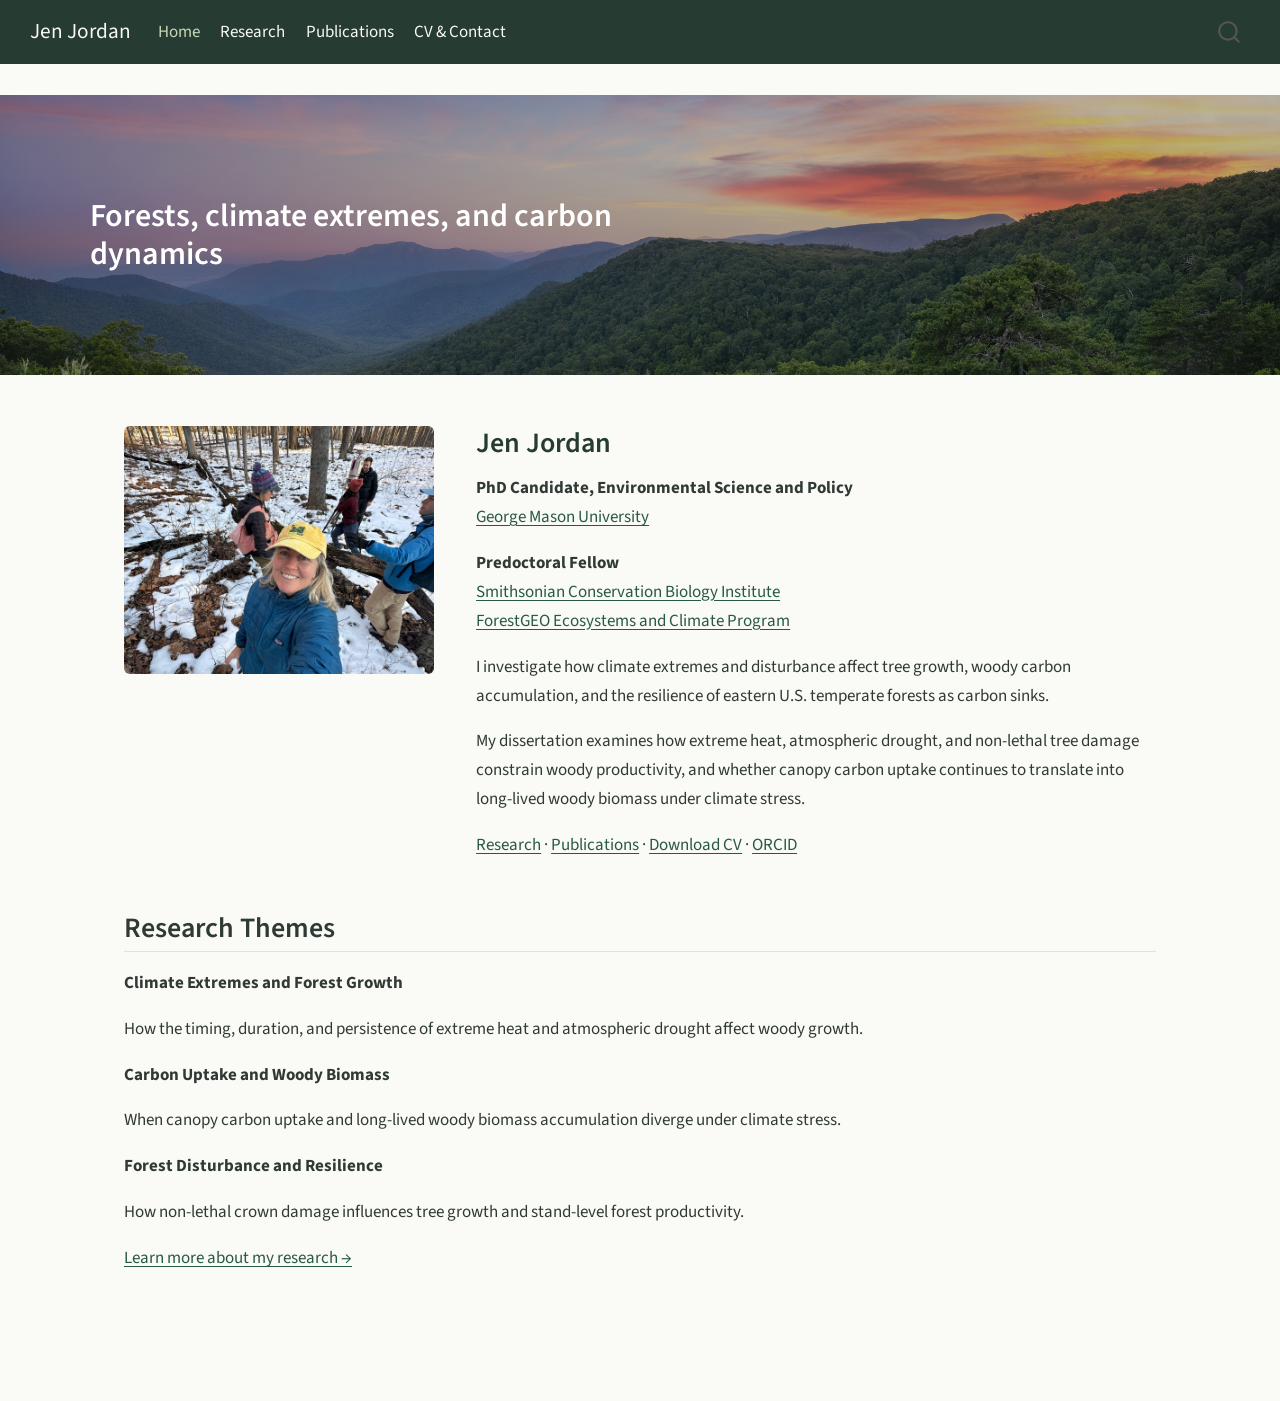
==== docs/index.html @ f0e10bf6 "Add research fieldwork photograph" ====
<!DOCTYPE html>
<html xmlns="http://www.w3.org/1999/xhtml" lang="en" xml:lang="en"><head>

<meta charset="utf-8">
<meta name="generator" content="quarto-1.10.18">

<meta name="viewport" content="width=device-width, initial-scale=1.0, user-scalable=yes">


<title>Jen Jordan</title>
<style>
/* Default styles provided by pandoc.
** See https://pandoc.org/MANUAL.html#variables-for-html for config info.
*/
span.smallcaps{font-variant: small-caps;}
div.columns{display: flex; gap: 1.5em;}
div.column{flex: auto;}
@media screen {
div.columns{gap: min(4vw, 1.5em);}
div.column{overflow-x: auto;}
}
div.hanging-indent{margin-left: 1.5em; text-indent: -1.5em;}
ul.task-list{list-style: none;}
ul.task-list li input[type="checkbox"] {
  width: 0.8em;
  margin: 0 0.8em 0.2em -1em; /* quarto-specific, see https://github.com/quarto-dev/quarto-cli/issues/4556 */ 
  vertical-align: middle;
}
</style>


<script src="site_libs/quarto-nav/quarto-nav.js"></script>
<script src="site_libs/quarto-nav/headroom.min.js"></script>
<script src="site_libs/clipboard/clipboard.min.js"></script>
<script src="site_libs/quarto-search/autocomplete.umd.js"></script>
<script src="site_libs/quarto-search/fuse.min.js"></script>
<script src="site_libs/quarto-search/quarto-search.js"></script>
<meta name="quarto:offset" content="./">
<script src="site_libs/quarto-html/quarto.js" type="module"></script>
<script src="site_libs/quarto-html/tabsets/tabsets.js" type="module"></script>
<script src="site_libs/quarto-html/popper.min.js"></script>
<script src="site_libs/quarto-html/tippy.umd.min.js"></script>
<script src="site_libs/quarto-html/anchor.min.js"></script>
<link href="site_libs/quarto-html/tippy.css" rel="stylesheet">
<link href="site_libs/quarto-html/quarto-syntax-highlighting-64a204ab8560d761af7679ceaba22944.css" rel="stylesheet" id="quarto-text-highlighting-styles">
<script src="site_libs/bootstrap/bootstrap.min.js"></script>
<link href="site_libs/bootstrap/bootstrap-icons.css" rel="stylesheet">
<link href="site_libs/bootstrap/bootstrap-1e1e4f9f09d3f588d6eb110a00621815.min.css" rel="stylesheet" append-hash="true" id="quarto-bootstrap" data-mode="light">
<script id="quarto-search-options" type="application/json">{
  "location": "navbar",
  "copy-button": false,
  "collapse-after": 3,
  "panel-placement": "end",
  "type": "overlay",
  "limit": 50,
  "keyboard-shortcut": [
    "f",
    "/",
    "s"
  ],
  "show-item-context": false,
  "language": {
    "search-no-results-text": "No results",
    "search-matching-documents-text": "matching documents",
    "search-copy-link-title": "Copy link to search",
    "search-hide-matches-text": "Hide additional matches",
    "search-more-match-text": "more match in this document",
    "search-more-matches-text": "more matches in this document",
    "search-clear-button-title": "Clear",
    "search-text-placeholder": "",
    "search-detached-cancel-button-title": "Cancel",
    "search-submit-button-title": "Submit",
    "search-label": "Search"
  }
}</script>


<link rel="stylesheet" href="styles.css">
</head>

<body class="nav-fixed quarto-light">

<div id="quarto-search-results"></div>
  <header id="quarto-header" class="headroom fixed-top">
    <nav class="navbar navbar-expand-lg " data-bs-theme="dark">
      <div class="navbar-container container-fluid">
      <div class="navbar-brand-container mx-auto">
    <a class="navbar-brand" href="./index.html">
    <span class="navbar-title">Jen Jordan</span>
    </a>
  </div>
            <div id="quarto-search" class="" title="Search"></div>
          <button class="navbar-toggler" type="button" data-bs-toggle="collapse" data-bs-target="#navbarCollapse" aria-controls="navbarCollapse" role="menu" aria-expanded="false" aria-label="Toggle navigation" onclick="if (window.quartoToggleHeadroom) { window.quartoToggleHeadroom(); }">
  <span class="navbar-toggler-icon"></span>
</button>
          <div class="collapse navbar-collapse" id="navbarCollapse">
            <ul class="navbar-nav navbar-nav-scroll me-auto">
  <li class="nav-item">
    <a class="nav-link active" href="./index.html" aria-current="page"> 
<span class="menu-text">Home</span></a>
  </li>  
  <li class="nav-item">
    <a class="nav-link" href="./research.html"> 
<span class="menu-text">Research</span></a>
  </li>  
  <li class="nav-item">
    <a class="nav-link" href="./publications.html"> 
<span class="menu-text">Publications</span></a>
  </li>  
  <li class="nav-item">
    <a class="nav-link" href="./cv.html"> 
<span class="menu-text">CV &amp; Contact</span></a>
  </li>  
</ul>
          </div> <!-- /navcollapse -->
            <div class="quarto-navbar-tools">
</div>
      </div> <!-- /container-fluid -->
    </nav>
</header>
<!-- content -->
<div id="quarto-content" class="quarto-container page-columns page-rows-contents page-layout-full page-navbar">
<!-- sidebar -->
<!-- margin-sidebar -->
    
<!-- main -->
<main class="content column-page" id="quarto-document-content"><header id="title-block-header" class="quarto-title-block"><h1 class="title display-7">Jen Jordan</h1></header>

<header id="title-block-header">


</header>


<section id="forests-climate-extremes-and-carbon-dynamics" class="level1 hero-banner">
<h1>Forests, climate extremes, and carbon dynamics</h1>
</section>
<div class="homepage-content">
<div class="columns">
<div class="column" style="width:35%;">
<p><img src="images/jen-fieldwork.png" class="img-fluid" style="width:100.0%" alt="Jen Jordan participating in terrestrial laser scanning fieldwork with colleagues at SCBI"></p>
</div><div class="column" style="width:65%;">
<section id="jen-jordan" class="level2">
<h2 class="anchored" data-anchor-id="jen-jordan">Jen Jordan</h2>
<p><strong>PhD Candidate, Environmental Science and Policy</strong><br>
<a href="https://www.gmu.edu/">George Mason University</a></p>
<p><strong>Predoctoral Fellow</strong><br>
<a href="https://nationalzoo.si.edu/conservation">Smithsonian Conservation Biology Institute</a><br>
<a href="https://forestgeo.si.edu/">ForestGEO Ecosystems and Climate Program</a></p>
<p>I investigate how climate extremes and disturbance affect tree growth, woody carbon accumulation, and the resilience of eastern U.S. temperate forests as carbon sinks.</p>
<p>My dissertation examines how extreme heat, atmospheric drought, and non-lethal tree damage constrain woody productivity, and whether canopy carbon uptake continues to translate into long-lived woody biomass under climate stress.</p>
<p><a href="./research.html">Research</a> · <a href="./publications.html">Publications</a> · <a href="Jen_Jordan_CV.pdf">Download CV</a> · <a href="https://orcid.org/0000-0001-5521-360X">ORCID</a></p>
</section>
</div>
</div>
<section id="research-themes" class="level2">
<h2 class="anchored" data-anchor-id="research-themes">Research Themes</h2>
<p><strong>Climate Extremes and Forest Growth</strong></p>
<p>How the timing, duration, and persistence of extreme heat and atmospheric drought affect woody growth.</p>
<p><strong>Carbon Uptake and Woody Biomass</strong></p>
<p>When canopy carbon uptake and long-lived woody biomass accumulation diverge under climate stress.</p>
<p><strong>Forest Disturbance and Resilience</strong></p>
<p>How non-lethal crown damage influences tree growth and stand-level forest productivity.</p>
<p><a href="./research.html">Learn more about my research →</a></p>
</section>
</div>



</main> <!-- /main -->
<script id="quarto-html-after-body" type="application/javascript">
  window.document.addEventListener("DOMContentLoaded", function (event) {
    const icon = "";
    const anchorJS = new window.AnchorJS();
    anchorJS.options = {
      placement: 'right',
      icon: icon
    };
    anchorJS.add('.anchored');
    const isCodeAnnotation = (el) => {
      for (const clz of el.classList) {
        if (clz.startsWith('code-annotation-')) {                     
          return true;
        }
      }
      return false;
    }
    const onCopySuccess = function(e) {
      // button target
      const button = e.trigger;
      // don't keep focus
      button.blur();
      // flash "checked"
      button.classList.add('code-copy-button-checked');
      var currentTitle = button.getAttribute("title");
      button.setAttribute("title", "Copied!");
      let tooltip;
      if (window.bootstrap) {
        button.setAttribute("data-bs-toggle", "tooltip");
        button.setAttribute("data-bs-placement", "left");
        button.setAttribute("data-bs-title", "Copied!");
        tooltip = new bootstrap.Tooltip(button, 
          { trigger: "manual", 
            customClass: "code-copy-button-tooltip",
            offset: [0, -8]});
        tooltip.show();    
      }
      setTimeout(function() {
        if (tooltip) {
          tooltip.hide();
          button.removeAttribute("data-bs-title");
          button.removeAttribute("data-bs-toggle");
          button.removeAttribute("data-bs-placement");
        }
        button.setAttribute("title", currentTitle);
        button.classList.remove('code-copy-button-checked');
      }, 1000);
      // clear code selection
      e.clearSelection();
    }
    const getTextToCopy = function(trigger) {
      const outerScaffold = trigger.parentElement.cloneNode(true);
      const codeEl = outerScaffold.querySelector('code');
      for (const childEl of codeEl.children) {
        if (isCodeAnnotation(childEl)) {
          childEl.remove();
        }
      }
      return codeEl.innerText;
    }
    const clipboard = new window.ClipboardJS('.code-copy-button:not([data-in-quarto-modal])', {
      text: getTextToCopy
    });
    clipboard.on('success', onCopySuccess);
    if (window.document.getElementById('quarto-embedded-source-code-modal')) {
      const clipboardModal = new window.ClipboardJS('.code-copy-button[data-in-quarto-modal]', {
        text: getTextToCopy,
        container: window.document.getElementById('quarto-embedded-source-code-modal')
      });
      clipboardModal.on('success', onCopySuccess);
    }
      var localhostRegex = new RegExp(/^(?:http|https):\/\/localhost\:?[0-9]*\//);
      var mailtoRegex = new RegExp(/^mailto:/);
        var filterRegex = new RegExp('/' + window.location.host + '/');
      var isInternal = (href) => {
          return filterRegex.test(href) || localhostRegex.test(href) || mailtoRegex.test(href);
      }
      // Inspect non-navigation links and adorn them if external
     var links = window.document.querySelectorAll('a[href]:not(.nav-link):not(.navbar-brand):not(.toc-action):not(.sidebar-link):not(.sidebar-item-toggle):not(.pagination-link):not(.no-external):not([aria-hidden]):not(.dropdown-item):not(.quarto-navigation-tool):not(.about-link)');
      for (var i=0; i<links.length; i++) {
        const link = links[i];
        if (!isInternal(link.href)) {
          // undo the damage that might have been done by quarto-nav.js in the case of
          // links that we want to consider external
          if (link.dataset.originalHref !== undefined) {
            link.href = link.dataset.originalHref;
          }
        }
      }
    function tippyHover(el, contentFn, onTriggerFn, onUntriggerFn) {
      const config = {
        allowHTML: true,
        maxWidth: 500,
        delay: 100,
        arrow: false,
        appendTo: function(el) {
            return el.parentElement;
        },
        interactive: true,
        interactiveBorder: 10,
        theme: 'quarto',
        placement: 'bottom-start',
      };
      if (contentFn) {
        config.content = contentFn;
      }
      if (onTriggerFn) {
        config.onTrigger = onTriggerFn;
      }
      if (onUntriggerFn) {
        config.onUntrigger = onUntriggerFn;
      }
      window.tippy(el, config); 
    }
    const noterefs = window.document.querySelectorAll('a[role="doc-noteref"]');
    for (var i=0; i<noterefs.length; i++) {
      const ref = noterefs[i];
      tippyHover(ref, function() {
        // use id or data attribute instead here
        let href = ref.getAttribute('data-footnote-href') || ref.getAttribute('href');
        try { href = new URL(href).hash; } catch {}
        const id = href.replace(/^#\/?/, "");
        const note = window.document.getElementById(id);
        if (note) {
          return note.innerHTML;
        } else {
          return "";
        }
      });
    }
    const xrefs = window.document.querySelectorAll('a.quarto-xref');
    const processXRef = (id, note) => {
      // Strip column container classes
      const stripColumnClz = (el) => {
        el.classList.remove("page-full", "page-columns");
        if (el.children) {
          for (const child of el.children) {
            stripColumnClz(child);
          }
        }
      }
      stripColumnClz(note)
      if (id === null || id.startsWith('sec-')) {
        // Special case sections, only their first couple elements
        const container = document.createElement("div");
        if (note.children && note.children.length > 2) {
          container.appendChild(note.children[0].cloneNode(true));
          for (let i = 1; i < note.children.length; i++) {
            const child = note.children[i];
            if (child.tagName === "P" && child.innerText === "") {
              continue;
            } else {
              container.appendChild(child.cloneNode(true));
              break;
            }
          }
          if (window.Quarto?.typesetMath) {
            window.Quarto.typesetMath(container);
          }
          return container.innerHTML
        } else {
          if (window.Quarto?.typesetMath) {
            window.Quarto.typesetMath(note);
          }
          return note.innerHTML;
        }
      } else {
        // Remove any anchor links if they are present
        const anchorLink = note.querySelector('a.anchorjs-link');
        if (anchorLink) {
          anchorLink.remove();
        }
        if (window.Quarto?.typesetMath) {
          window.Quarto.typesetMath(note);
        }
        if (note.classList.contains("callout")) {
          return note.outerHTML;
        } else {
          return note.innerHTML;
        }
      }
    }
    for (var i=0; i<xrefs.length; i++) {
      const xref = xrefs[i];
      tippyHover(xref, undefined, function(instance) {
        instance.disable();
        let url = xref.getAttribute('href');
        let hash = undefined; 
        if (url.startsWith('#')) {
          hash = url;
        } else {
          try { hash = new URL(url).hash; } catch {}
        }
        if (hash) {
          const id = hash.replace(/^#\/?/, "");
          const note = window.document.getElementById(id);
          if (note !== null) {
            try {
              const html = processXRef(id, note.cloneNode(true));
              instance.setContent(html);
            } finally {
              instance.enable();
              instance.show();
            }
          } else {
            // See if we can fetch this
            fetch(url.split('#')[0])
            .then(res => res.text())
            .then(html => {
              const parser = new DOMParser();
              const htmlDoc = parser.parseFromString(html, "text/html");
              const note = htmlDoc.getElementById(id);
              if (note !== null) {
                const html = processXRef(id, note);
                instance.setContent(html);
              } 
            }).finally(() => {
              instance.enable();
              instance.show();
            });
          }
        } else {
          // See if we can fetch a full url (with no hash to target)
          // This is a special case and we should probably do some content thinning / targeting
          fetch(url)
          .then(res => res.text())
          .then(html => {
            const parser = new DOMParser();
            const htmlDoc = parser.parseFromString(html, "text/html");
            const note = htmlDoc.querySelector('main.content');
            if (note !== null) {
              // This should only happen for chapter cross references
              // (since there is no id in the URL)
              // remove the first header
              if (note.children.length > 0 && note.children[0].tagName === "HEADER") {
                note.children[0].remove();
              }
              const html = processXRef(null, note);
              instance.setContent(html);
            } 
          }).finally(() => {
            instance.enable();
            instance.show();
          });
        }
      }, function(instance) {
      });
    }
        let selectedAnnoteEl;
        const selectorForAnnotation = ( cell, annotation) => {
          let cellAttr = 'data-code-cell="' + cell + '"';
          let lineAttr = 'data-code-annotation="' +  annotation + '"';
          const selector = 'span[' + cellAttr + '][' + lineAttr + ']';
          return selector;
        }
        const selectCodeLines = (annoteEl) => {
          const doc = window.document;
          const targetCell = annoteEl.getAttribute("data-target-cell");
          const targetAnnotation = annoteEl.getAttribute("data-target-annotation");
          const annoteSpan = window.document.querySelector(selectorForAnnotation(targetCell, targetAnnotation));
          const lines = annoteSpan.getAttribute("data-code-lines").split(",");
          const lineIds = lines.map((line) => {
            return targetCell + "-" + line;
          })
          let top = null;
          let height = null;
          let parent = null;
          if (lineIds.length > 0) {
              //compute the position of the single el (top and bottom and make a div)
              const el = window.document.getElementById(lineIds[0]);
              top = el.offsetTop;
              height = el.offsetHeight;
              parent = el.parentElement.parentElement;
            if (lineIds.length > 1) {
              const lastEl = window.document.getElementById(lineIds[lineIds.length - 1]);
              const bottom = lastEl.offsetTop + lastEl.offsetHeight;
              height = bottom - top;
            }
            if (top !== null && height !== null && parent !== null) {
              // cook up a div (if necessary) and position it 
              let div = window.document.getElementById("code-annotation-line-highlight");
              if (div === null) {
                div = window.document.createElement("div");
                div.setAttribute("id", "code-annotation-line-highlight");
                div.style.position = 'absolute';
                parent.appendChild(div);
              }
              div.style.top = top - 2 + "px";
              div.style.height = height + 4 + "px";
              div.style.left = 0;
              let gutterDiv = window.document.getElementById("code-annotation-line-highlight-gutter");
              if (gutterDiv === null) {
                gutterDiv = window.document.createElement("div");
                gutterDiv.setAttribute("id", "code-annotation-line-highlight-gutter");
                gutterDiv.style.position = 'absolute';
                const codeCell = window.document.getElementById(targetCell);
                const gutter = codeCell.querySelector('.code-annotation-gutter');
                gutter.appendChild(gutterDiv);
              }
              gutterDiv.style.top = top - 2 + "px";
              gutterDiv.style.height = height + 4 + "px";
            }
            selectedAnnoteEl = annoteEl;
          }
        };
        const unselectCodeLines = () => {
          const elementsIds = ["code-annotation-line-highlight", "code-annotation-line-highlight-gutter"];
          elementsIds.forEach((elId) => {
            const div = window.document.getElementById(elId);
            if (div) {
              div.remove();
            }
          });
          selectedAnnoteEl = undefined;
        };
          // Handle positioning of the toggle
      window.addEventListener(
        "resize",
        throttle(() => {
          elRect = undefined;
          if (selectedAnnoteEl) {
            selectCodeLines(selectedAnnoteEl);
          }
        }, 10)
      );
      function throttle(fn, ms) {
      let throttle = false;
      let timer;
        return (...args) => {
          if(!throttle) { // first call gets through
              fn.apply(this, args);
              throttle = true;
          } else { // all the others get throttled
              if(timer) clearTimeout(timer); // cancel #2
              timer = setTimeout(() => {
                fn.apply(this, args);
                timer = throttle = false;
              }, ms);
          }
        };
      }
        // Attach click handler to the DT
        const annoteDls = window.document.querySelectorAll('dt[data-target-cell]');
        for (const annoteDlNode of annoteDls) {
          annoteDlNode.addEventListener('click', (event) => {
            const clickedEl = event.target;
            if (clickedEl !== selectedAnnoteEl) {
              unselectCodeLines();
              const activeEl = window.document.querySelector('dt[data-target-cell].code-annotation-active');
              if (activeEl) {
                activeEl.classList.remove('code-annotation-active');
              }
              selectCodeLines(clickedEl);
              clickedEl.classList.add('code-annotation-active');
            } else {
              // Unselect the line
              unselectCodeLines();
              clickedEl.classList.remove('code-annotation-active');
            }
          });
        }
    const findCites = (el) => {
      const parentEl = el.parentElement;
      if (parentEl) {
        const cites = parentEl.dataset.cites;
        if (cites) {
          return {
            el,
            cites: cites.split(' ')
          };
        } else {
          return findCites(el.parentElement)
        }
      } else {
        return undefined;
      }
    };
    var bibliorefs = window.document.querySelectorAll('a[role="doc-biblioref"]');
    for (var i=0; i<bibliorefs.length; i++) {
      const ref = bibliorefs[i];
      const citeInfo = findCites(ref);
      if (citeInfo) {
        tippyHover(citeInfo.el, function() {
          var popup = window.document.createElement('div');
          citeInfo.cites.forEach(function(cite) {
            var citeDiv = window.document.createElement('div');
            citeDiv.classList.add('hanging-indent');
            citeDiv.classList.add('csl-entry');
            var biblioDiv = window.document.getElementById('ref-' + cite);
            if (biblioDiv) {
              citeDiv.innerHTML = biblioDiv.innerHTML;
            }
            popup.appendChild(citeDiv);
          });
          return popup.innerHTML;
        });
      }
    }
  });
  </script>
</div> <!-- /content -->




</body></html>
---- docs/site_libs/quarto-html/tippy.css ----
.tippy-box[data-animation=fade][data-state=hidden]{opacity:0}[data-tippy-root]{max-width:calc(100vw - 10px)}.tippy-box{position:relative;background-color:#333;color:#fff;border-radius:4px;font-size:14px;line-height:1.4;white-space:normal;outline:0;transition-property:transform,visibility,opacity}.tippy-box[data-placement^=top]>.tippy-arrow{bottom:0}.tippy-box[data-placement^=top]>.tippy-arrow:before{bottom:-7px;left:0;border-width:8px 8px 0;border-top-color:initial;transform-origin:center top}.tippy-box[data-placement^=bottom]>.tippy-arrow{top:0}.tippy-box[data-placement^=bottom]>.tippy-arrow:before{top:-7px;left:0;border-width:0 8px 8px;border-bottom-color:initial;transform-origin:center bottom}.tippy-box[data-placement^=left]>.tippy-arrow{right:0}.tippy-box[data-placement^=left]>.tippy-arrow:before{border-width:8px 0 8px 8px;border-left-color:initial;right:-7px;transform-origin:center left}.tippy-box[data-placement^=right]>.tippy-arrow{left:0}.tippy-box[data-placement^=right]>.tippy-arrow:before{left:-7px;border-width:8px 8px 8px 0;border-right-color:initial;transform-origin:center right}.tippy-box[data-inertia][data-state=visible]{transition-timing-function:cubic-bezier(.54,1.5,.38,1.11)}.tippy-arrow{width:16px;height:16px;color:#333}.tippy-arrow:before{content:"";position:absolute;border-color:transparent;border-style:solid}.tippy-content{position:relative;padding:5px 9px;z-index:1}
---- docs/site_libs/quarto-html/quarto-syntax-highlighting-64a204ab8560d761af7679ceaba22944.css ----
/* quarto syntax highlight colors */
:root {
  --quarto-hl-ot-color: #003B4F;
  --quarto-hl-at-color: #657422;
  --quarto-hl-ss-color: #20794D;
  --quarto-hl-an-color: #5E5E5E;
  --quarto-hl-fu-color: #4758AB;
  --quarto-hl-st-color: #20794D;
  --quarto-hl-cf-color: #003B4F;
  --quarto-hl-op-color: #5E5E5E;
  --quarto-hl-er-color: #AD0000;
  --quarto-hl-bn-color: #AD0000;
  --quarto-hl-al-color: #AD0000;
  --quarto-hl-va-color: #111111;
  --quarto-hl-bu-color: inherit;
  --quarto-hl-ex-color: inherit;
  --quarto-hl-pp-color: #AD0000;
  --quarto-hl-in-color: #5E5E5E;
  --quarto-hl-vs-color: #20794D;
  --quarto-hl-wa-color: #5E5E5E;
  --quarto-hl-do-color: #5E5E5E;
  --quarto-hl-im-color: #00769E;
  --quarto-hl-ch-color: #20794D;
  --quarto-hl-dt-color: #AD0000;
  --quarto-hl-fl-color: #AD0000;
  --quarto-hl-co-color: #5E5E5E;
  --quarto-hl-cv-color: #5E5E5E;
  --quarto-hl-cn-color: #8f5902;
  --quarto-hl-sc-color: #5E5E5E;
  --quarto-hl-dv-color: #AD0000;
  --quarto-hl-kw-color: #003B4F;
}

/* other quarto variables */
:root {
  --quarto-font-monospace: SFMono-Regular, Menlo, Monaco, Consolas, "Liberation Mono", "Courier New", monospace;
}

/* syntax highlight based on Pandoc's rules */
pre > code.sourceCode > span {
  color: #003B4F;
}

code.sourceCode > span {
  color: #003B4F;
}

div.sourceCode,
div.sourceCode pre.sourceCode {
  color: #003B4F;
}

/* Normal */
code span {
  color: #003B4F;
}

/* Alert */
code span.al {
  color: #AD0000;
  font-style: inherit;
}

/* Annotation */
code span.an {
  color: #5E5E5E;
  font-style: inherit;
}

/* Attribute */
code span.at {
  color: #657422;
  font-style: inherit;
}

/* BaseN */
code span.bn {
  color: #AD0000;
  font-style: inherit;
}

/* BuiltIn */
code span.bu {
  font-style: inherit;
}

/* ControlFlow */
code span.cf {
  color: #003B4F;
  font-weight: bold;
  font-style: inherit;
}

/* Char */
code span.ch {
  color: #20794D;
  font-style: inherit;
}

/* Constant */
code span.cn {
  color: #8f5902;
  font-style: inherit;
}

/* Comment */
code span.co {
  color: #5E5E5E;
  font-style: inherit;
}

/* CommentVar */
code span.cv {
  color: #5E5E5E;
  font-style: italic;
}

/* Documentation */
code span.do {
  color: #5E5E5E;
  font-style: italic;
}

/* DataType */
code span.dt {
  color: #AD0000;
  font-style: inherit;
}

/* DecVal */
code span.dv {
  color: #AD0000;
  font-style: inherit;
}

/* Error */
code span.er {
  color: #AD0000;
  font-style: inherit;
}

/* Extension */
code span.ex {
  font-style: inherit;
}

/* Float */
code span.fl {
  color: #AD0000;
  font-style: inherit;
}

/* Function */
code span.fu {
  color: #4758AB;
  font-style: inherit;
}

/* Import */
code span.im {
  color: #00769E;
  font-style: inherit;
}

/* Information */
code span.in {
  color: #5E5E5E;
  font-style: inherit;
}

/* Keyword */
code span.kw {
  color: #003B4F;
  font-weight: bold;
  font-style: inherit;
}

/* Operator */
code span.op {
  color: #5E5E5E;
  font-style: inherit;
}

/* Other */
code span.ot {
  color: #003B4F;
  font-style: inherit;
}

/* Preprocessor */
code span.pp {
  color: #AD0000;
  font-style: inherit;
}

/* SpecialChar */
code span.sc {
  color: #5E5E5E;
  font-style: inherit;
}

/* SpecialString */
code span.ss {
  color: #20794D;
  font-style: inherit;
}

/* String */
code span.st {
  color: #20794D;
  font-style: inherit;
}

/* Variable */
code span.va {
  color: #111111;
  font-style: inherit;
}

/* VerbatimString */
code span.vs {
  color: #20794D;
  font-style: inherit;
}

/* Warning */
code span.wa {
  color: #5E5E5E;
  font-style: italic;
}

.prevent-inlining {
  content: "</";
}

/*# sourceMappingURL=9d8d5bb603a83b8298b89080a598c93b.css.map */
---- docs/styles.css ----
/* =========================================
   Jen Jordan — Academic Website
   ========================================= */

/* Color palette */
:root {
  --forest: #285943;
  --forest-dark: #263B31;
  --sage: #9CAF88;
  --cream: #FAFAF6;
  --text: #303A34;
  --muted: #65736A;
  --divider: #DCE5D9;
}

/* General page styling */
body {
  background-color: var(--cream);
  color: var(--text);
  line-height: 1.7;
}

/* =========================================
   Navigation
   ========================================= */

.navbar {
  background-color: var(--forest-dark) !important;
  border-bottom: none;
}

.navbar-brand,
.navbar .nav-link,
.navbar .navbar-nav .nav-link,
.navbar .quarto-navigation-tool {
  color: #F8F8F4 !important;
}

.navbar .nav-link:hover,
.navbar .nav-link.active,
.navbar .quarto-navigation-tool:hover {
  color: #C8D9BA !important;
}


/* =========================================
   Full-width forest banner
   ========================================= */

/* Remove the duplicate page title */
body:has(.hero-banner) #title-block-header {
  display: none;
}

/* Remove extra space above the banner */
body:has(.hero-banner) #quarto-content {
  padding-top: 0;
}

/* Full browser-width banner */
.hero-banner {
  width: 100vw;
  max-width: none;
  min-height: 280px;

  position: relative;
  left: 50%;
  margin-left: -50vw;

  display: flex;
  align-items: center;
  justify-content: flex-start;

  padding: 2.5rem max(5%, calc((100vw - 1100px) / 2));

  background-image:
    linear-gradient(
      rgba(25, 40, 30, 0.30),
      rgba(25, 40, 30, 0.30)
    ),
    url("images/forest-banner.jpg");

  background-position: center;
  background-size: cover;
  background-repeat: no-repeat;

  color: white;
}

/* Banner headline */
.hero-banner h1 {
  color: white;
  font-size: clamp(1.8rem, 2.5vw, 2.5rem);
  font-weight: 600;
  line-height: 1.2;

  max-width: 650px;
  margin: 0;

  border: none;
}



/* Homepage content beneath banner */
.homepage-content {
  max-width: 1100px;
  margin: 3rem auto;
  padding: 0 2rem;
}

/* Photo and biography layout */
.homepage-content .columns {
  display: flex;
  gap: 2.5rem;
  align-items: flex-start;
}

/* Photo column */
.homepage-content .columns > .column:first-child {
  flex: 0 0 30%;
  max-width: 30%;
  min-width: 0;
}

/* Biography column */
.homepage-content .columns > .column:last-child {
  flex: 1;
  min-width: 0;
}

/* Keep the fieldwork photo neatly sized */
.homepage-content img {
  display: block;
  width: 100%;
  height: auto;
  border-radius: 6px;
}

/* Remove underline beneath Jen Jordan */
.homepage-content .columns h2 {
  margin-top: 0;
  margin-bottom: 0.8rem;
  padding-bottom: 0;
  border-bottom: none;
  color: var(--forest-dark);
}

/* =========================================
   Typography
   ========================================= */

h1, h2, h3 {
  color: var(--text);
  font-weight: 600;
}

h2 {
  border-bottom: 1px solid var(--divider);
  padding-bottom: 0.3rem;
}

/* Links */
a {
  color: var(--forest);
}

a:hover {
  color: #447B5E;
}

/* Photo captions */
.quarto-figure-caption,
.figure-caption {
  color: var(--muted);
  font-size: 0.85rem;
  line-height: 1.4;
  margin-top: 0.5rem;
}

/* =========================================
   Mobile and Tablet Layout
   ========================================= */

@media (max-width: 768px) {

  .hero-banner {
    min-height: 180px;
    padding: 2rem;
  }

  .hero-banner h1 {
    font-size: 1.7rem;
    max-width: 100%;
  }

  .homepage-content {
    margin: 2rem auto;
    padding: 0 1.25rem;
  }

  /* Stack photograph above biography */
  .homepage-content .columns {
    flex-direction: column;
    gap: 1.5rem;
  }

  .homepage-content .columns > .column:first-child,
  .homepage-content .columns > .column:last-child {
    flex: 0 0 100%;
    max-width: 100%;
    width: 100%;
  }

  .homepage-content img {
    max-width: 350px;
  }
}
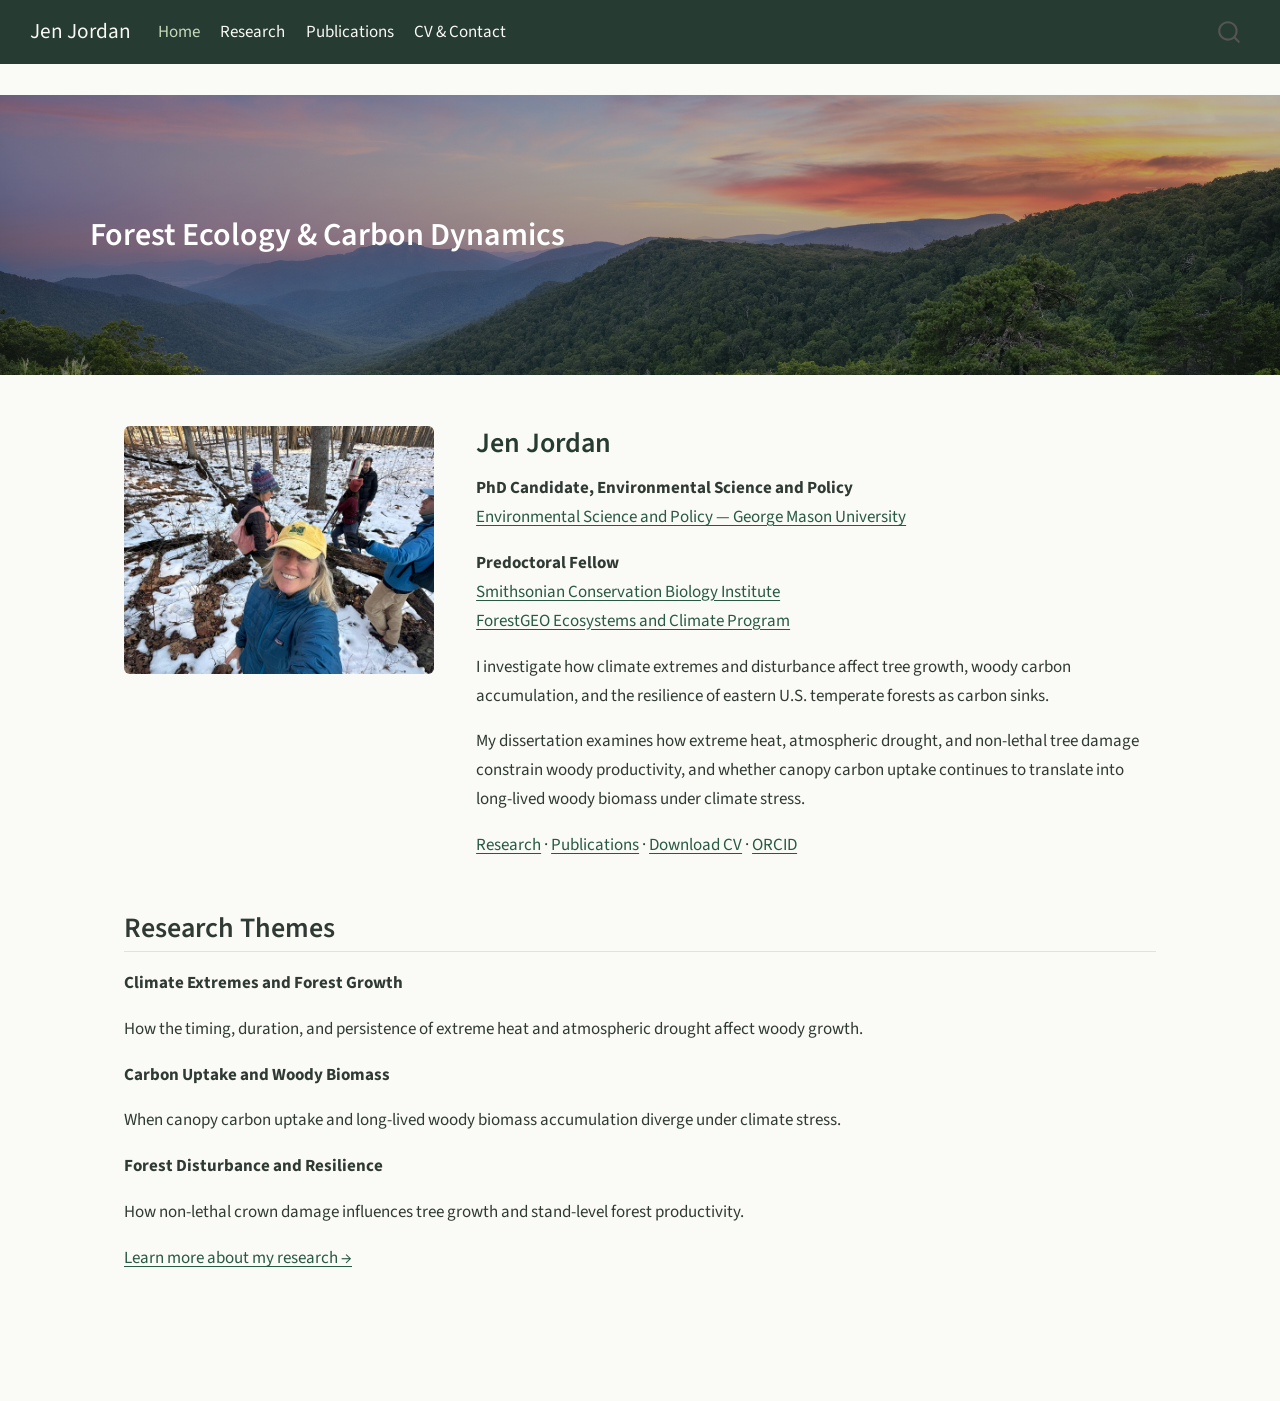
==== commit 13a5f616: "adjust images" ====
--- a/docs/index.html
+++ b/docs/index.html
@@ -132,8 +132,8 @@
 </header>
 
 
-<section id="forests-climate-extremes-and-carbon-dynamics" class="level1 hero-banner">
-<h1>Forests, climate extremes, and carbon dynamics</h1>
+<section id="forest-ecology-carbon-dynamics" class="level1 hero-banner">
+<h1>Forest Ecology &amp; Carbon Dynamics</h1>
 </section>
 <div class="homepage-content">
 <div class="columns">
@@ -143,10 +143,10 @@
 <section id="jen-jordan" class="level2">
 <h2 class="anchored" data-anchor-id="jen-jordan">Jen Jordan</h2>
 <p><strong>PhD Candidate, Environmental Science and Policy</strong><br>
-<a href="https://www.gmu.edu/">George Mason University</a></p>
+<a href="https://science.gmu.edu/academics/departments-units/environmental-science-policy">Environmental Science and Policy — George Mason University</a></p>
 <p><strong>Predoctoral Fellow</strong><br>
 <a href="https://nationalzoo.si.edu/conservation">Smithsonian Conservation Biology Institute</a><br>
-<a href="https://forestgeo.si.edu/">ForestGEO Ecosystems and Climate Program</a></p>
+<a href="https://sites.google.com/site/forestecoclimlab/home">ForestGEO Ecosystems and Climate Program</a></p>
 <p>I investigate how climate extremes and disturbance affect tree growth, woody carbon accumulation, and the resilience of eastern U.S. temperate forests as carbon sinks.</p>
 <p>My dissertation examines how extreme heat, atmospheric drought, and non-lethal tree damage constrain woody productivity, and whether canopy carbon uptake continues to translate into long-lived woody biomass under climate stress.</p>
 <p><a href="./research.html">Research</a> · <a href="./publications.html">Publications</a> · <a href="Jen_Jordan_CV.pdf">Download CV</a> · <a href="https://orcid.org/0000-0001-5521-360X">ORCID</a></p>
--- a/docs/styles.css
+++ b/docs/styles.css
@@ -217,3 +217,102 @@
     max-width: 350px;
   }
 }
+
+/* =========================================
+   Research Overview: text and photograph
+   ========================================= */
+
+/* Two clearly separated columns */
+#research-overview + .columns {
+  display: grid;
+  grid-template-columns: minmax(0, 1.6fr) minmax(0, 1fr);
+  column-gap: 3.5rem;
+  align-items: start;
+}
+
+/* Research text column */
+#research-overview + .columns > .column:first-child {
+  width: auto !important;
+  max-width: none !important;
+  min-width: 0;
+  padding: 0;
+  margin: 0;
+}
+
+/* Research photo column */
+#research-overview + .columns > .column:last-child {
+  width: auto !important;
+  max-width: none !important;
+  min-width: 0;
+  padding: 0;
+  margin: 0;
+}
+
+/* Research photograph */
+#research-overview + .columns img {
+  display: block;
+  width: 100%;
+  height: auto;
+  border-radius: 6px;
+}
+
+/* Research photograph caption */
+#research-overview + .columns figcaption {
+  font-size: 0.8rem;
+  line-height: 1.4;
+  color: #65736A;
+  margin-top: 0.5rem;
+}
+
+/* Stack the text and photograph on smaller screens */
+@media (max-width: 768px) {
+  #research-overview + .columns {
+    display: grid;
+    grid-template-columns: 1fr;
+    row-gap: 1.5rem;
+  }
+
+  #research-overview + .columns img {
+    max-width: 320px;
+  }
+}
+
+/* =========================================
+   Research, Publications, and CV pages
+   ========================================= */
+
+/* Keep interior page content neatly centered */
+.interior-content {
+  max-width: 1100px;
+  margin: 3rem auto;
+  padding: 0 2rem;
+}
+
+/* Prevent extra space above the first heading */
+.interior-content > h2:first-child {
+  margin-top: 0;
+}
+
+/* Smaller margins on phones */
+@media (max-width: 768px) {
+  .interior-content {
+    margin: 2rem auto;
+    padding: 0 1.25rem;
+  }
+}
+
+
+/* Final spacing adjustment for Research Overview */
+
+/* Add breathing room between the text and photograph */
+#research-overview + .columns > .column:first-child {
+  padding-right: 2.5rem !important;
+  box-sizing: border-box;
+}
+
+/* Remove extra padding when columns stack on mobile */
+@media (max-width: 768px) {
+  #research-overview + .columns > .column:first-child {
+    padding-right: 0 !important;
+  }
+}
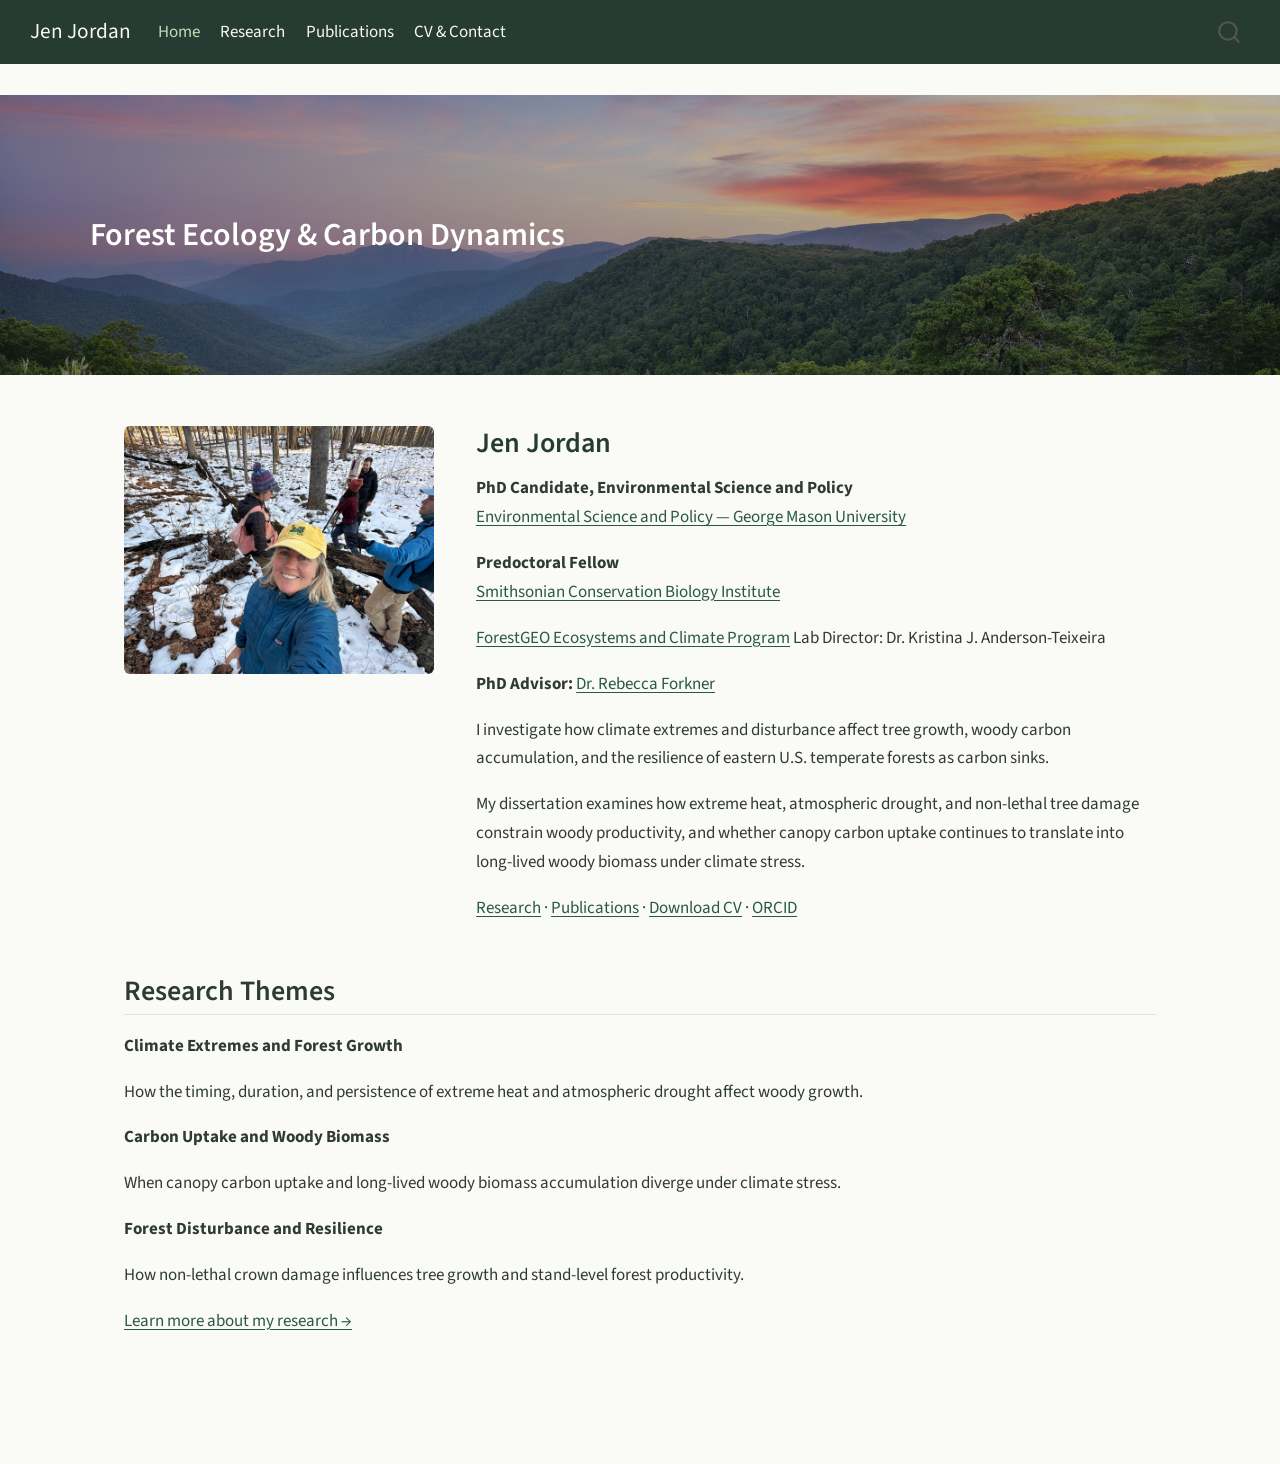
==== commit 0c3442af: "Add dissertation committee to CV page" ====
--- a/docs/index.html
+++ b/docs/index.html
@@ -143,13 +143,14 @@
 <section id="jen-jordan" class="level2">
 <h2 class="anchored" data-anchor-id="jen-jordan">Jen Jordan</h2>
 <p><strong>PhD Candidate, Environmental Science and Policy</strong><br>
-<a href="https://science.gmu.edu/academics/departments-units/environmental-science-policy">Environmental Science and Policy — George Mason University</a></p>
+<a href="https://science.gmu.edu/academics/departments-units/environmental-science-policy" target="_blank">Environmental Science and Policy — George Mason University</a></p>
 <p><strong>Predoctoral Fellow</strong><br>
-<a href="https://nationalzoo.si.edu/conservation">Smithsonian Conservation Biology Institute</a><br>
-<a href="https://sites.google.com/site/forestecoclimlab/home">ForestGEO Ecosystems and Climate Program</a></p>
+<a href="https://nationalzoo.si.edu/conservation" target="_blank">Smithsonian Conservation Biology Institute</a></p>
+<p><a href="https://ecoclimlab.github.io" target="_blank">ForestGEO Ecosystems and Climate Program</a> Lab Director: Dr.&nbsp;Kristina J. Anderson-Teixeira</p>
+<p><strong>PhD Advisor:</strong> <a href="https://rebeccaeforkner.wixsite.com/rebeccaeforkner/the-lab" target="_blank">Dr.&nbsp;Rebecca Forkner</a></p>
 <p>I investigate how climate extremes and disturbance affect tree growth, woody carbon accumulation, and the resilience of eastern U.S. temperate forests as carbon sinks.</p>
 <p>My dissertation examines how extreme heat, atmospheric drought, and non-lethal tree damage constrain woody productivity, and whether canopy carbon uptake continues to translate into long-lived woody biomass under climate stress.</p>
-<p><a href="./research.html">Research</a> · <a href="./publications.html">Publications</a> · <a href="Jen_Jordan_CV.pdf">Download CV</a> · <a href="https://orcid.org/0000-0001-5521-360X">ORCID</a></p>
+<p><a href="./research.html">Research</a> · <a href="./publications.html">Publications</a> · <a href="Jen_Jordan_CV.pdf">Download CV</a> · <a href="https://orcid.org/0000-0001-5521-360X" target="_blank">ORCID</a></p>
 </section>
 </div>
 </div>
@@ -255,6 +256,11 @@
           if (link.dataset.originalHref !== undefined) {
             link.href = link.dataset.originalHref;
           }
+            // target, if specified
+            link.setAttribute("target", "_blank");
+            if (link.getAttribute("rel") === null) {
+              link.setAttribute("rel", "noopener");
+            }
         }
       }
     function tippyHover(el, contentFn, onTriggerFn, onUntriggerFn) {
--- a/docs/styles.css
+++ b/docs/styles.css
@@ -316,3 +316,30 @@
     padding-right: 0 !important;
   }
 }
+
+/* Research photo: fixed size and separation */
+.research-layout {
+  display: grid !important;
+  grid-template-columns: minmax(0, 1fr) 240px !important;
+  gap: 64px !important;
+  align-items: start;
+}
+
+.research-photo {
+  width: 240px !important;
+  max-width: 240px !important;
+}
+
+.research-photo img,
+img[src$="research-fieldwork.jpeg"] {
+  width: 240px !important;
+  max-width: 100% !important;
+  height: auto !important;
+}
+
+@media (max-width: 768px) {
+  .research-layout {
+    grid-template-columns: minmax(0, 1fr) !important;
+    gap: 24px !important;
+  }
+}
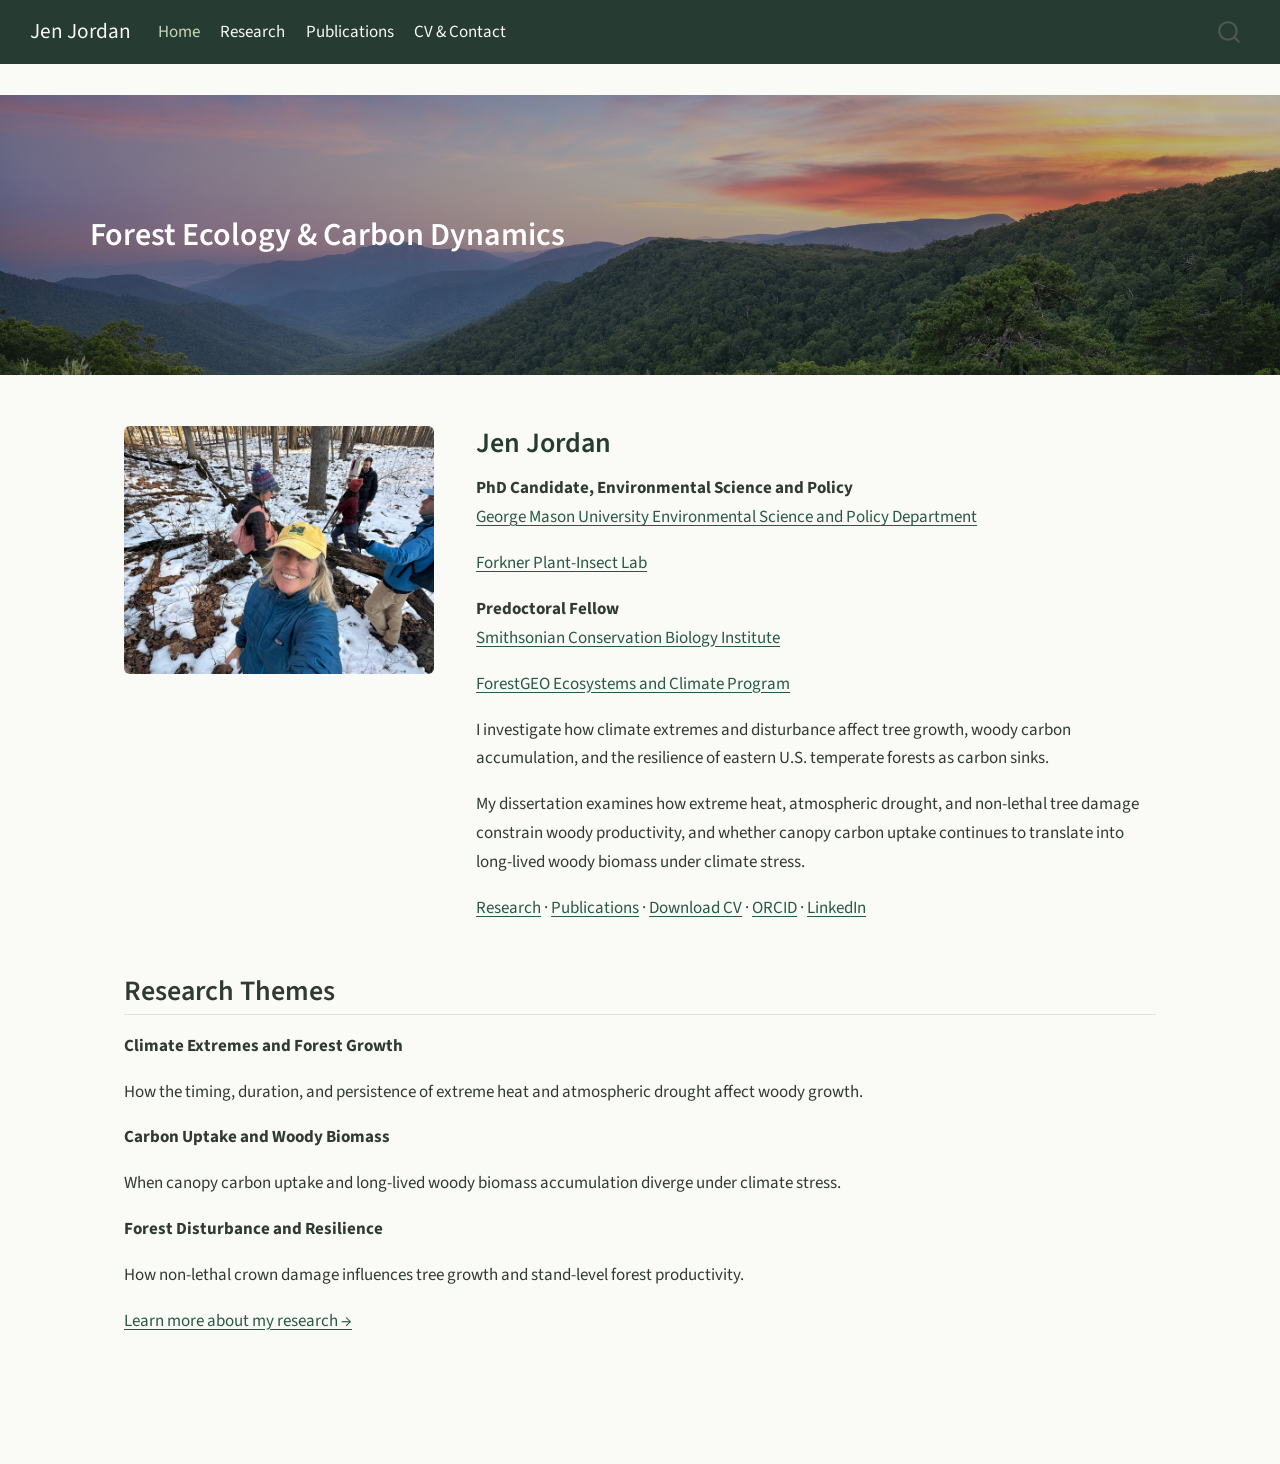
==== commit 0fd3e3be: "correcting links" ====
--- a/docs/index.html
+++ b/docs/index.html
@@ -143,14 +143,14 @@
 <section id="jen-jordan" class="level2">
 <h2 class="anchored" data-anchor-id="jen-jordan">Jen Jordan</h2>
 <p><strong>PhD Candidate, Environmental Science and Policy</strong><br>
-<a href="https://science.gmu.edu/academics/departments-units/environmental-science-policy" target="_blank">Environmental Science and Policy — George Mason University</a></p>
+<a href="https://science.gmu.edu/academics/departments-units/environmental-science-policy" target="_blank">George Mason University Environmental Science and Policy Department</a></p>
+<p><a href="https://rebeccaeforkner.wixsite.com/rebeccaeforkner/the-lab" target="_blank">Forkner Plant-Insect Lab</a></p>
 <p><strong>Predoctoral Fellow</strong><br>
 <a href="https://nationalzoo.si.edu/conservation" target="_blank">Smithsonian Conservation Biology Institute</a></p>
-<p><a href="https://ecoclimlab.github.io" target="_blank">ForestGEO Ecosystems and Climate Program</a> Lab Director: Dr.&nbsp;Kristina J. Anderson-Teixeira</p>
-<p><strong>PhD Advisor:</strong> <a href="https://rebeccaeforkner.wixsite.com/rebeccaeforkner/the-lab" target="_blank">Dr.&nbsp;Rebecca Forkner</a></p>
+<p><a href="https://ecoclimlab.github.io" target="_blank">ForestGEO Ecosystems and Climate Program</a></p>
 <p>I investigate how climate extremes and disturbance affect tree growth, woody carbon accumulation, and the resilience of eastern U.S. temperate forests as carbon sinks.</p>
 <p>My dissertation examines how extreme heat, atmospheric drought, and non-lethal tree damage constrain woody productivity, and whether canopy carbon uptake continues to translate into long-lived woody biomass under climate stress.</p>
-<p><a href="./research.html">Research</a> · <a href="./publications.html">Publications</a> · <a href="Jen_Jordan_CV.pdf">Download CV</a> · <a href="https://orcid.org/0000-0001-5521-360X" target="_blank">ORCID</a></p>
+<p><a href="./research.html">Research</a> · <a href="./publications.html">Publications</a> · <a href="Jen_Jordan_CV.pdf">Download CV</a> · <a href="https://orcid.org/0000-0001-5521-360X" target="_blank">ORCID</a> · <a href="https://www.linkedin.com/in/jen-jordan-forest" target="_blank">LinkedIn</a></p>
 </section>
 </div>
 </div>
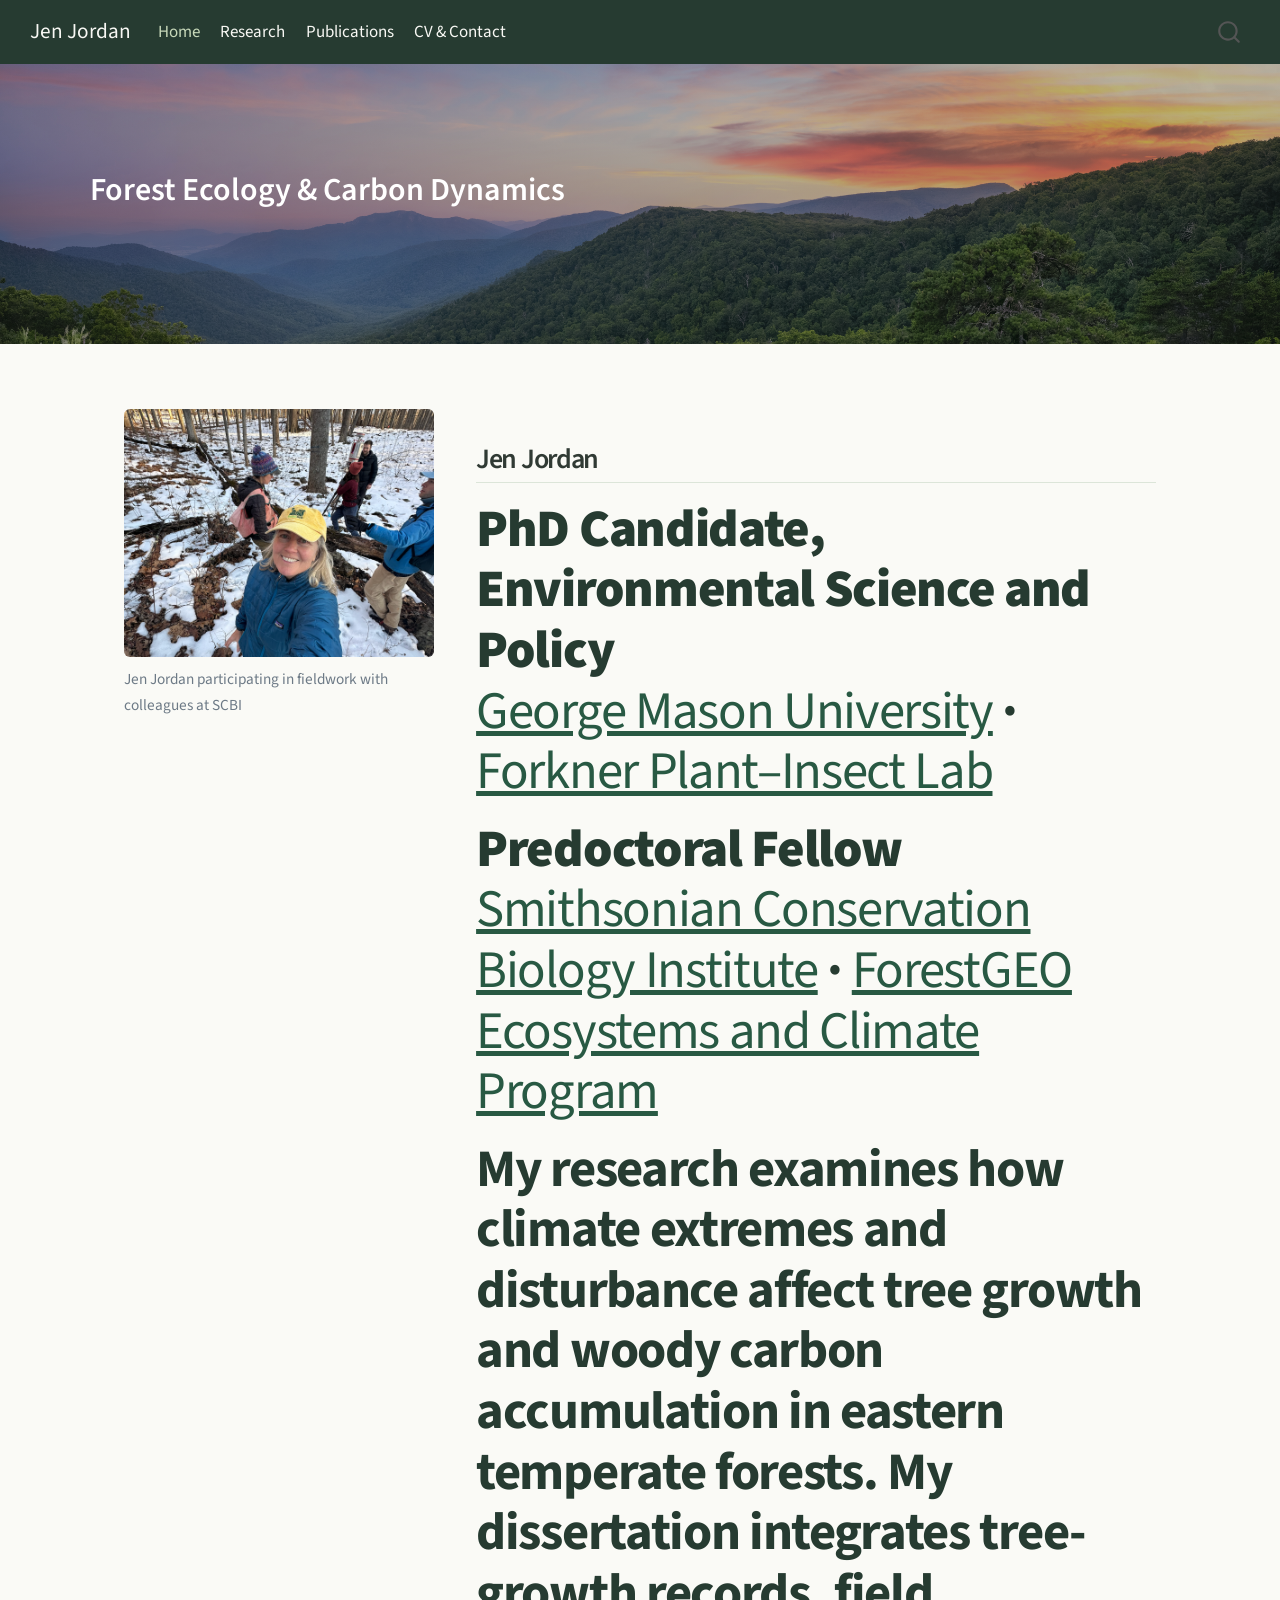
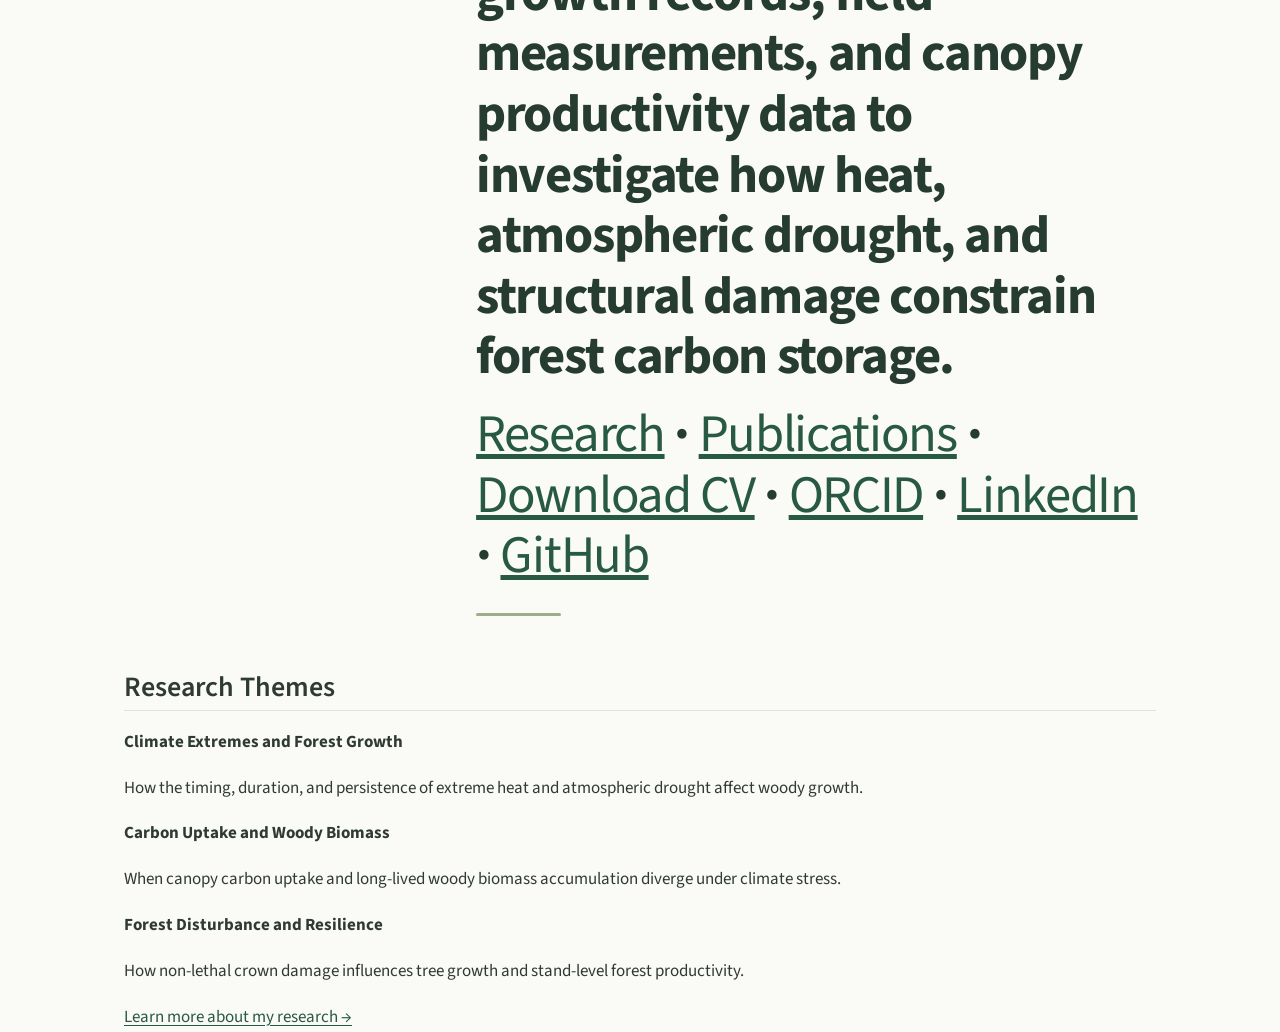
==== commit 1eddc5cd: "updates on images" ====
--- a/docs/index.html
+++ b/docs/index.html
@@ -78,7 +78,7 @@
 <link rel="stylesheet" href="styles.css">
 </head>
 
-<body class="nav-fixed quarto-light">
+<body class="nav-fixed fullcontent quarto-light">
 
 <div id="quarto-search-results"></div>
   <header id="quarto-header" class="headroom fixed-top">
@@ -119,15 +119,13 @@
     </nav>
 </header>
 <!-- content -->
-<div id="quarto-content" class="quarto-container page-columns page-rows-contents page-layout-full page-navbar">
+<div id="quarto-content" class="quarto-container page-layout-custom page-navbar">
 <!-- sidebar -->
 <!-- margin-sidebar -->
-    
 <!-- main -->
-<main class="content column-page" id="quarto-document-content"><header id="title-block-header" class="quarto-title-block"><h1 class="title display-7">Jen Jordan</h1></header>
 
 <header id="title-block-header">
-
+<h1 class="title display-7">Jen Jordan</h1>
 
 </header>
 
@@ -138,24 +136,26 @@
 <div class="homepage-content">
 <div class="columns">
 <div class="column" style="width:35%;">
-<p><img src="images/jen-fieldwork.png" class="img-fluid" style="width:100.0%" alt="Jen Jordan participating in terrestrial laser scanning fieldwork with colleagues at SCBI"></p>
+<div class="quarto-figure quarto-figure-center">
+<figure class="figure">
+<p><img src="images/jen-fieldwork.png" class="img-fluid figure-img" style="width:100.0%"></p>
+<figcaption>Jen Jordan participating in fieldwork with colleagues at SCBI</figcaption>
+</figure>
+</div>
 </div><div class="column" style="width:65%;">
-<section id="jen-jordan" class="level2">
-<h2 class="anchored" data-anchor-id="jen-jordan">Jen Jordan</h2>
+<section id="homepage-name" class="level2">
+<h2 data-anchor-id="homepage-name">Jen Jordan</h2>
 <p><strong>PhD Candidate, Environmental Science and Policy</strong><br>
-<a href="https://science.gmu.edu/academics/departments-units/environmental-science-policy" target="_blank">George Mason University Environmental Science and Policy Department</a></p>
-<p><a href="https://rebeccaeforkner.wixsite.com/rebeccaeforkner/the-lab" target="_blank">Forkner Plant-Insect Lab</a></p>
+<a href="https://science.gmu.edu/academics/departments-units/environmental-science-policy" target="_blank">George Mason University</a> · <a href="https://rebeccaeforkner.wixsite.com/rebeccaeforkner/the-lab" target="_blank">Forkner Plant–Insect Lab</a></p>
 <p><strong>Predoctoral Fellow</strong><br>
-<a href="https://nationalzoo.si.edu/conservation" target="_blank">Smithsonian Conservation Biology Institute</a></p>
-<p><a href="https://ecoclimlab.github.io" target="_blank">ForestGEO Ecosystems and Climate Program</a></p>
-<p>I investigate how climate extremes and disturbance affect tree growth, woody carbon accumulation, and the resilience of eastern U.S. temperate forests as carbon sinks.</p>
-<p>My dissertation examines how extreme heat, atmospheric drought, and non-lethal tree damage constrain woody productivity, and whether canopy carbon uptake continues to translate into long-lived woody biomass under climate stress.</p>
-<p><a href="./research.html">Research</a> · <a href="./publications.html">Publications</a> · <a href="Jen_Jordan_CV.pdf">Download CV</a> · <a href="https://orcid.org/0000-0001-5521-360X" target="_blank">ORCID</a> · <a href="https://www.linkedin.com/in/jen-jordan-forest" target="_blank">LinkedIn</a></p>
+<a href="https://nationalzoo.si.edu/conservation" target="_blank">Smithsonian Conservation Biology Institute</a> · <a href="https://ecoclimlab.github.io" target="_blank">ForestGEO Ecosystems and Climate Program</a></p>
+<p>My research examines how climate extremes and disturbance affect tree growth and woody carbon accumulation in eastern temperate forests. My dissertation integrates tree-growth records, field measurements, and canopy productivity data to investigate how heat, atmospheric drought, and structural damage constrain forest carbon storage.</p>
+<p><a href="./research.html" target="_blank">Research</a> · <a href="./publications.html" target="_blank">Publications</a> · <a href="Jen_Jordan_CV.pdf" target="_blank">Download CV</a> · <a href="https://orcid.org/0000-0001-5521-360X" target="_blank">ORCID</a> · <a href="https://www.linkedin.com/in/jen-jordan-forest" target="_blank">LinkedIn</a> · <a href="https://github.com/jenajordan" target="_blank">GitHub</a></p>
 </section>
 </div>
 </div>
 <section id="research-themes" class="level2">
-<h2 class="anchored" data-anchor-id="research-themes">Research Themes</h2>
+<h2 data-anchor-id="research-themes">Research Themes</h2>
 <p><strong>Climate Extremes and Forest Growth</strong></p>
 <p>How the timing, duration, and persistence of extreme heat and atmospheric drought affect woody growth.</p>
 <p><strong>Carbon Uptake and Woody Biomass</strong></p>
@@ -168,7 +168,7 @@
 
 
 
-</main> <!-- /main -->
+
 <script id="quarto-html-after-body" type="application/javascript">
   window.document.addEventListener("DOMContentLoaded", function (event) {
     const icon = "";
--- a/docs/styles.css
+++ b/docs/styles.css
@@ -138,13 +138,32 @@
   border-radius: 6px;
 }
 
-/* Remove underline beneath Jen Jordan */
-.homepage-content .columns h2 {
+/* Homepage name — prominent heading */
+#homepage-name {
+  color: var(--forest-dark) !important;
+  font-size: 3.1rem !important;
+  font-weight: 700 !important;
+  letter-spacing: -0.025em;
+  line-height: 1.15;
+
   margin-top: 0;
-  margin-bottom: 0.8rem;
-  padding-bottom: 0;
-  border-bottom: none;
-  color: var(--forest-dark);
+  margin-bottom: 1.25rem;
+  padding-bottom: 0.7rem;
+
+  border-bottom: none !important;
+  position: relative;
+}
+
+/* Sage-green underline beneath name */
+#homepage-name::after {
+  content: "";
+  position: absolute;
+  left: 0;
+  bottom: 0;
+  width: 85px;
+  height: 3px;
+  background-color: var(--sage);
+  border-radius: 2px;
 }
 
 /* =========================================
@@ -200,22 +219,32 @@
     padding: 0 1.25rem;
   }
 
-  /* Stack photograph above biography */
-  .homepage-content .columns {
-    flex-direction: column;
-    gap: 1.5rem;
-  }
-
-  .homepage-content .columns > .column:first-child,
-  .homepage-content .columns > .column:last-child {
-    flex: 0 0 100%;
-    max-width: 100%;
-    width: 100%;
-  }
-
-  .homepage-content img {
-    max-width: 350px;
-  }
+/* Full-width photograph above biography on mobile */
+.homepage-content .columns {
+  display: block !important;
+}
+
+.homepage-content .columns > .column {
+  width: 100% !important;
+  max-width: 100% !important;
+  flex: none !important;
+  padding: 0 !important;
+}
+
+.homepage-content .columns img {
+  width: 100% !important;
+  max-width: none !important;
+  height: auto;
+}
+
+.homepage-content .columns > .column:last-child {
+  margin-top: 1.5rem;
+}
+
+/* Slightly smaller name on phones */
+#homepage-name {
+  font-size: 2.4rem !important;
+}
 }
 
 /* =========================================
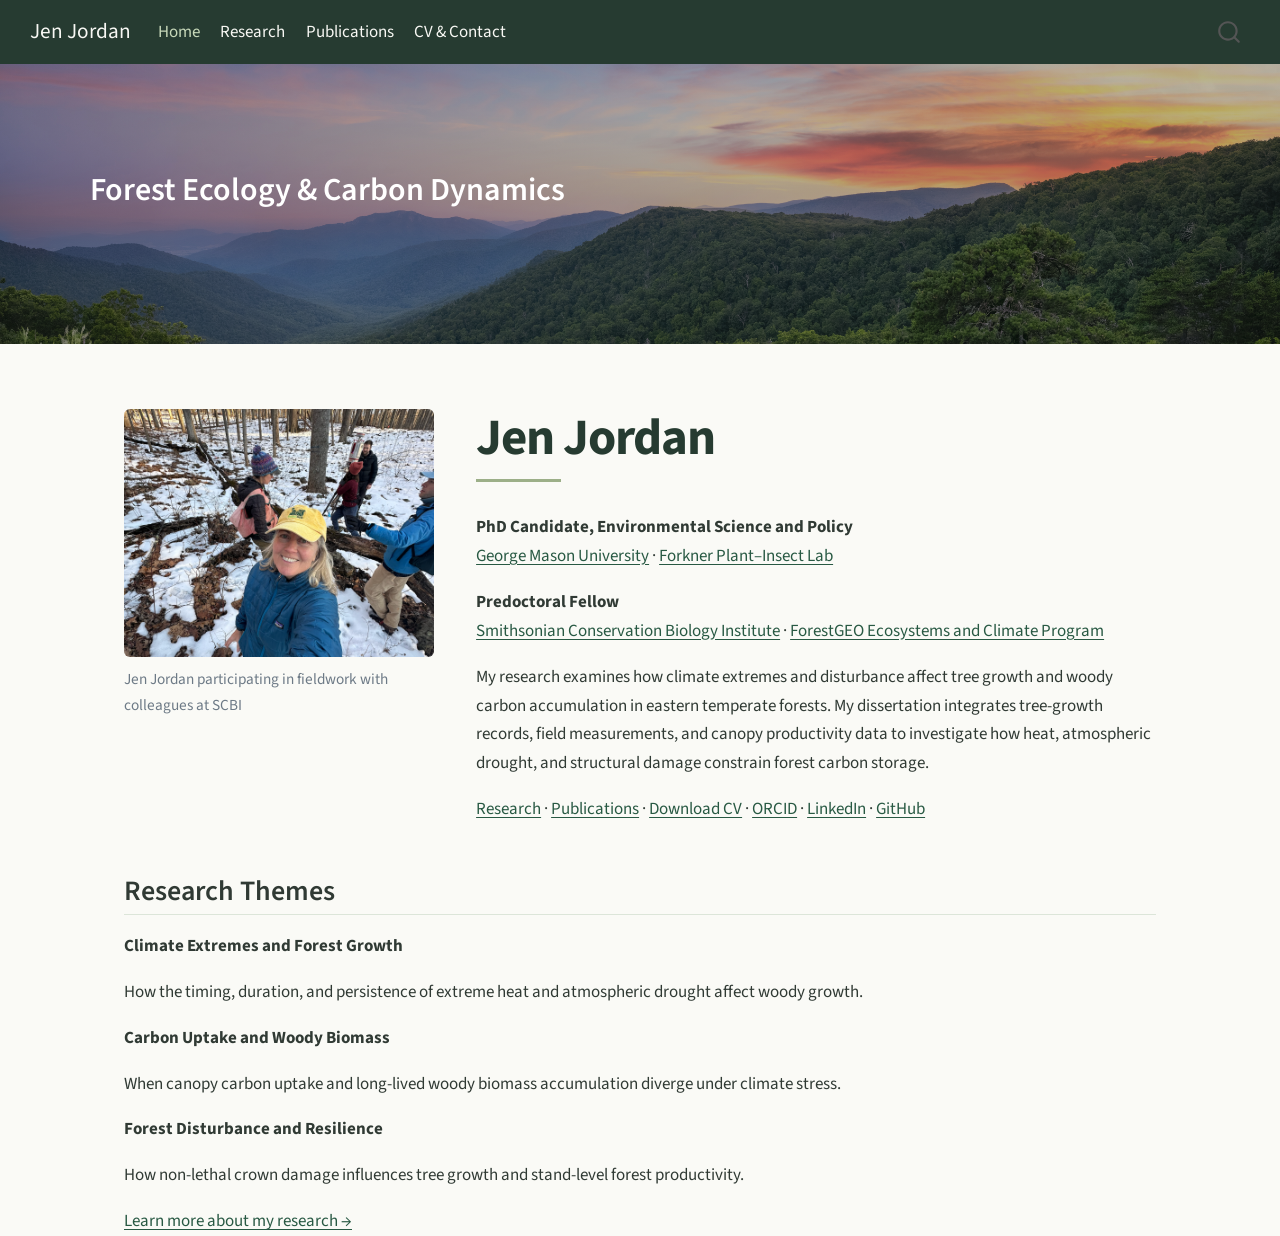
==== commit e09685ea: "Add GitHub profile to CV page" ====
--- a/docs/index.html
+++ b/docs/index.html
@@ -143,15 +143,15 @@
 </figure>
 </div>
 </div><div class="column" style="width:65%;">
-<section id="homepage-name" class="level2">
-<h2 data-anchor-id="homepage-name">Jen Jordan</h2>
+<h2 id="homepage-name">
+Jen Jordan
+</h2>
 <p><strong>PhD Candidate, Environmental Science and Policy</strong><br>
 <a href="https://science.gmu.edu/academics/departments-units/environmental-science-policy" target="_blank">George Mason University</a> · <a href="https://rebeccaeforkner.wixsite.com/rebeccaeforkner/the-lab" target="_blank">Forkner Plant–Insect Lab</a></p>
 <p><strong>Predoctoral Fellow</strong><br>
 <a href="https://nationalzoo.si.edu/conservation" target="_blank">Smithsonian Conservation Biology Institute</a> · <a href="https://ecoclimlab.github.io" target="_blank">ForestGEO Ecosystems and Climate Program</a></p>
 <p>My research examines how climate extremes and disturbance affect tree growth and woody carbon accumulation in eastern temperate forests. My dissertation integrates tree-growth records, field measurements, and canopy productivity data to investigate how heat, atmospheric drought, and structural damage constrain forest carbon storage.</p>
 <p><a href="./research.html" target="_blank">Research</a> · <a href="./publications.html" target="_blank">Publications</a> · <a href="Jen_Jordan_CV.pdf" target="_blank">Download CV</a> · <a href="https://orcid.org/0000-0001-5521-360X" target="_blank">ORCID</a> · <a href="https://www.linkedin.com/in/jen-jordan-forest" target="_blank">LinkedIn</a> · <a href="https://github.com/jenajordan" target="_blank">GitHub</a></p>
-</section>
 </div>
 </div>
 <section id="research-themes" class="level2">
--- a/docs/styles.css
+++ b/docs/styles.css
@@ -138,32 +138,30 @@
   border-radius: 6px;
 }
 
-/* Homepage name — prominent heading */
-#homepage-name {
+/* Homepage name — style only the heading */
+.homepage-content #homepage-name {
+  font-size: 3rem !important;
+  font-weight: 700 !important;
   color: var(--forest-dark) !important;
-  font-size: 3.1rem !important;
-  font-weight: 700 !important;
-  letter-spacing: -0.025em;
-  line-height: 1.15;
-
-  margin-top: 0;
-  margin-bottom: 1.25rem;
-  padding-bottom: 0.7rem;
-
-  border-bottom: none !important;
+  line-height: 1.15 !important;
+  letter-spacing: -0.02em;
+
+  margin: 0 0 1.2rem 0 !important;
+  padding: 0 0 0.65rem 0 !important;
+  border: none !important;
+
+  display: block;
   position: relative;
 }
 
-/* Sage-green underline beneath name */
-#homepage-name::after {
+/* Short accent line under name */
+.homepage-content #homepage-name::after {
   content: "";
-  position: absolute;
-  left: 0;
-  bottom: 0;
+  display: block;
   width: 85px;
   height: 3px;
   background-color: var(--sage);
-  border-radius: 2px;
+  margin-top: 0.65rem;
 }
 
 /* =========================================
@@ -241,9 +239,8 @@
   margin-top: 1.5rem;
 }
 
-/* Slightly smaller name on phones */
-#homepage-name {
-  font-size: 2.4rem !important;
+.homepage-content #homepage-name {
+  font-size: 2.3rem !important;
 }
 }
 
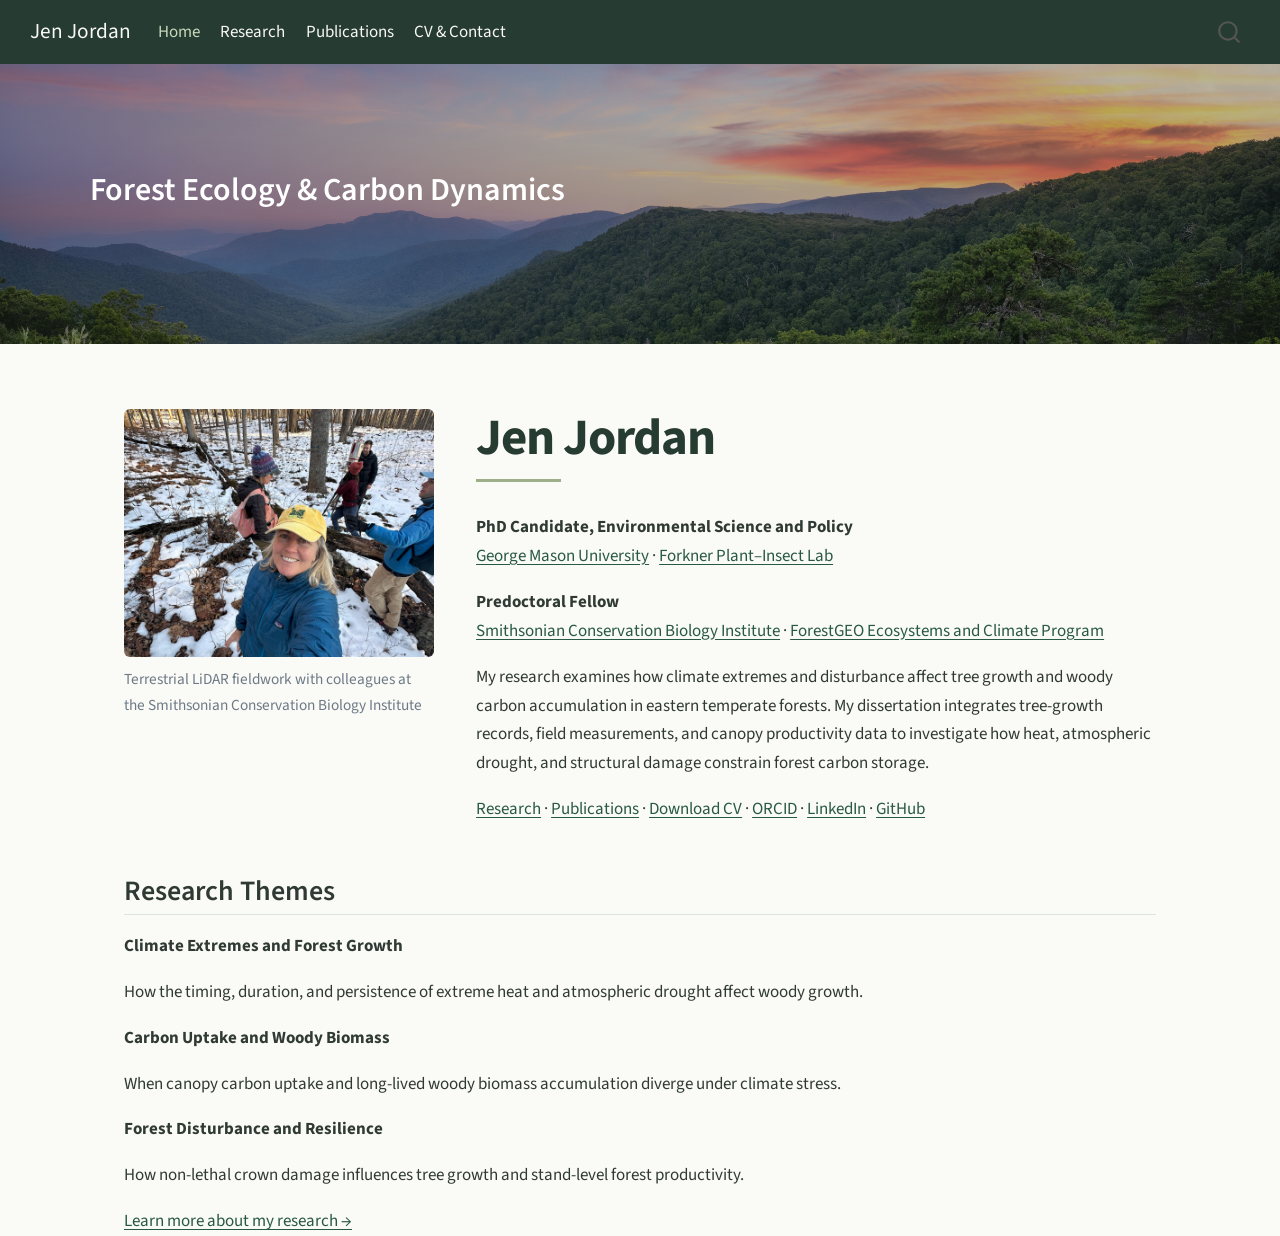
==== commit d533b2fb: "update caption" ====
--- a/docs/index.html
+++ b/docs/index.html
@@ -139,7 +139,7 @@
 <div class="quarto-figure quarto-figure-center">
 <figure class="figure">
 <p><img src="images/jen-fieldwork.png" class="img-fluid figure-img" style="width:100.0%"></p>
-<figcaption>Jen Jordan participating in fieldwork with colleagues at SCBI</figcaption>
+<figcaption>Terrestrial LiDAR fieldwork with colleagues at the Smithsonian Conservation Biology Institute</figcaption>
 </figure>
 </div>
 </div><div class="column" style="width:65%;">
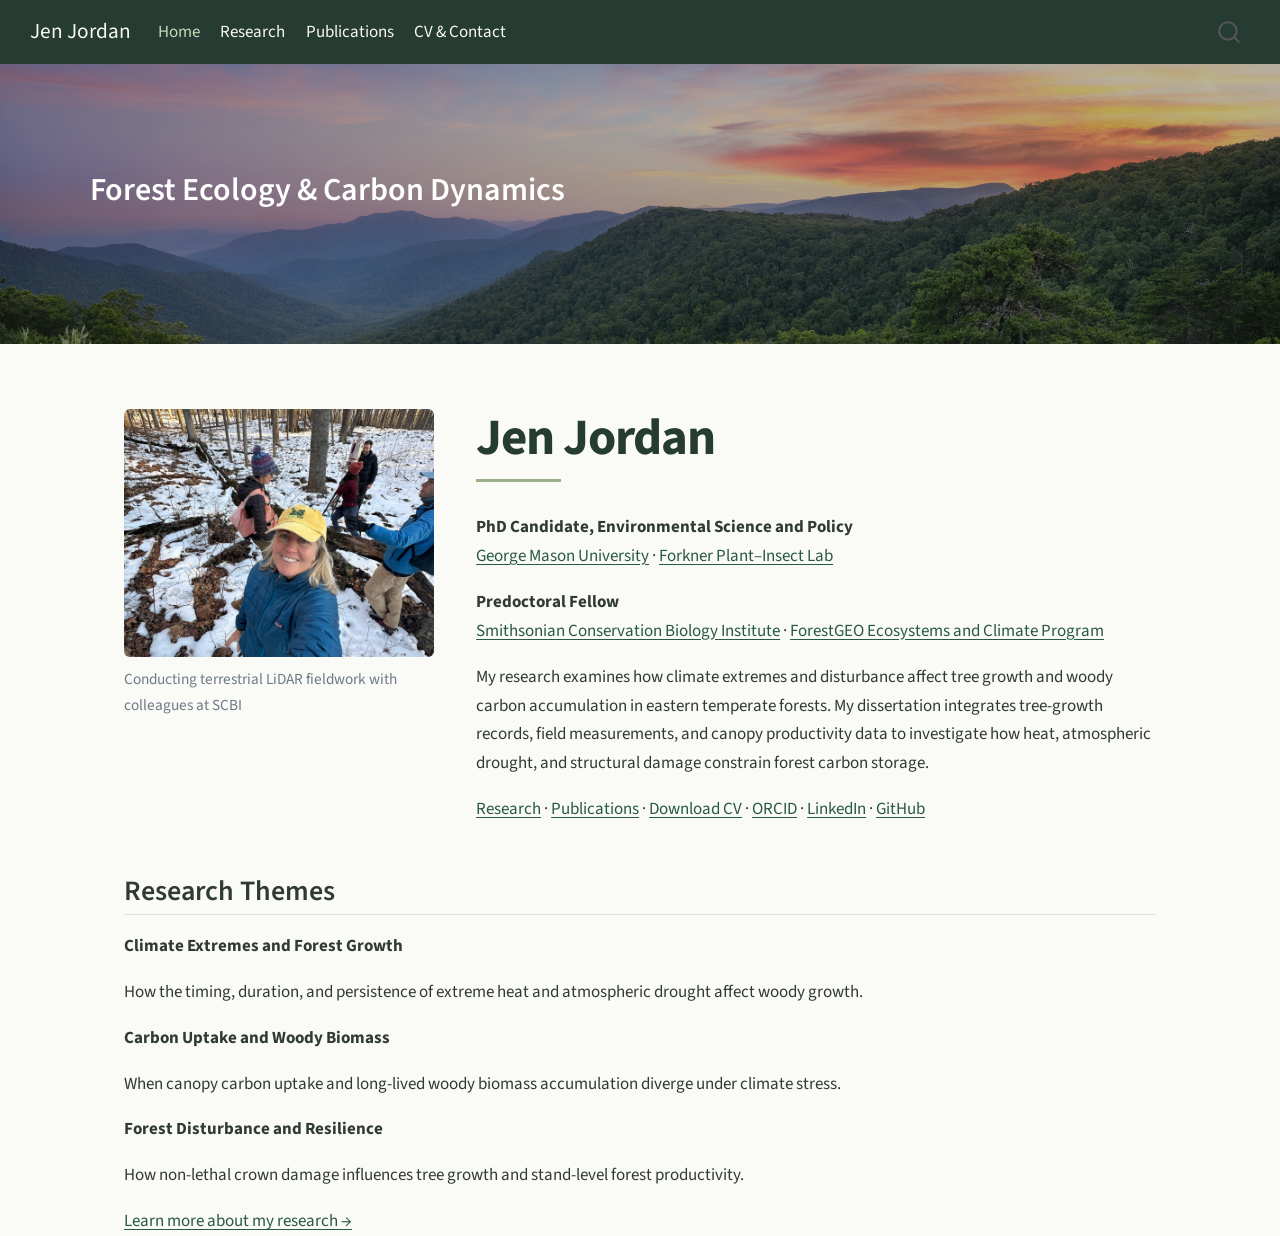
==== commit 73718106: "Update homepage photo caption" ====
--- a/docs/index.html
+++ b/docs/index.html
@@ -139,7 +139,7 @@
 <div class="quarto-figure quarto-figure-center">
 <figure class="figure">
 <p><img src="images/jen-fieldwork.png" class="img-fluid figure-img" style="width:100.0%"></p>
-<figcaption>Terrestrial LiDAR fieldwork with colleagues at the Smithsonian Conservation Biology Institute</figcaption>
+<figcaption>Conducting terrestrial LiDAR fieldwork with colleagues at SCBI</figcaption>
 </figure>
 </div>
 </div><div class="column" style="width:65%;">
